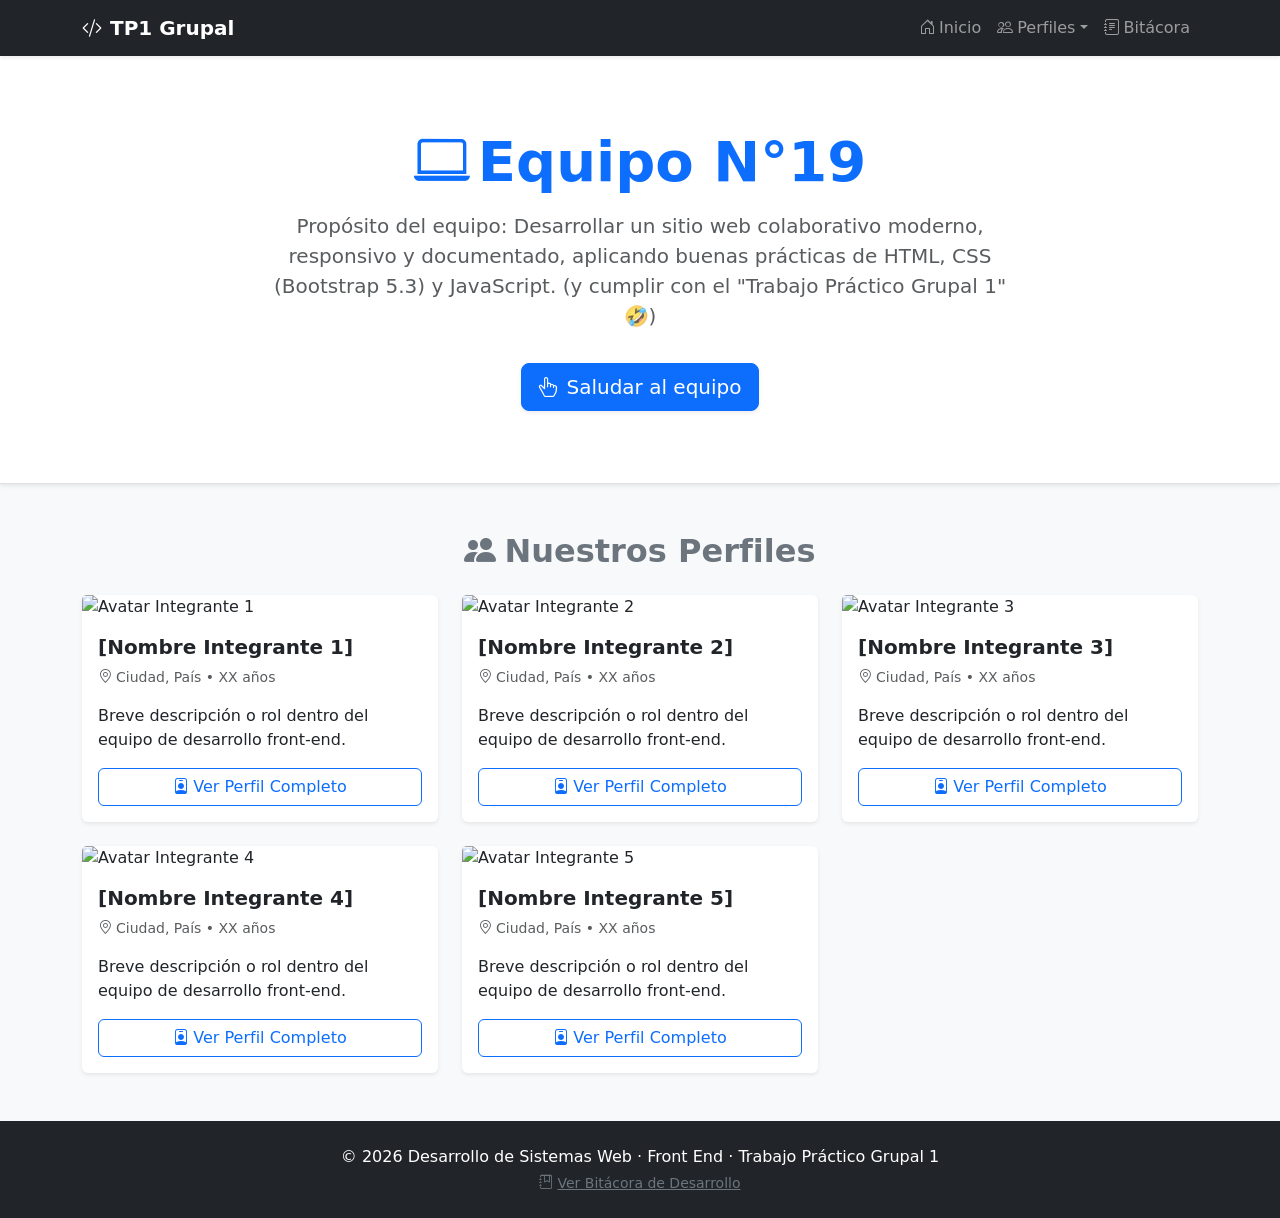
==== index.html @ aeaf310d "init commit con las bases plteadas segun lo comentado en grupo, proximo paso division de responsabil" ====
﻿<!doctype html>
<html lang="es">
  <head>
    <meta charset="utf-8" />
    <meta name="viewport" content="width=device-width, initial-scale=1" />
    <title>
      TP1 Grupal - Desarrollo Web Front-End con Bootstrap 5 | Portada
    </title>
    <meta
      name="description"
      content="Página principal del Trabajo Práctico Grupal 1 de Desarrollo de Sistemas Web Front-End. Conoce a nuestro equipo y el propósito del proyecto, construido con Bootstrap 5.3 y JavaScript."
    />
    <meta
      name="keywords"
      content="desarrollo web, front-end, HTML, CSS, JavaScript, Bootstrap 5, TP1, proyecto grupal, equipo de desarrollo, OpenProject"
    />
    <!-- Bootstrap 5.3 CSS -->
    <link
      href="https://cdn.jsdelivr.net/npm/bootstrap@5.3.8/dist/css/bootstrap.min.css"
      rel="stylesheet"
      integrity="sha384-sRIl4kxILFvY47J16cr9ZwB07vP4J8+LH7qKQnuqkuIAvNWLzeN8tE5YBujZqJLB"
      crossorigin="anonymous"
    />
    <!-- Bootstrap Icons CDN -->
    <link
      rel="stylesheet"
      href="https://cdn.jsdelivr.net/npm/bootstrap-icons@1.13.1/font/bootstrap-icons.min.css"
    />
  </head>
  <body class="bg-light text-dark">
    <general-navbar></general-navbar>

    <!-- Header / Portada Principal -->
    <header class="py-5 bg-white border-bottom mb-4 shadow-sm">
      <div class="container text-center py-4">
        <h1 class="display-4 fw-bold text-primary mb-3">
          <i class="bi bi-laptop me-2"></i>Equipo N°19
        </h1>
        <div class="row justify-content-center">
          <div class="col-lg-8">
            <p class="lead text-muted">
              Propósito del equipo: Desarrollar un sitio web colaborativo
              moderno, responsivo y documentado, aplicando buenas prácticas de
              HTML, CSS (Bootstrap 5.3) y JavaScript. (y cumplir con el "Trabajo
              Práctico Grupal 1" 🤣)
            </p>
          </div>
        </div>
        <button
          id="welcomeAlertBtn"
          class="btn btn-primary btn-lg mt-3 shadow-sm"
        >
          <i class="bi bi-hand-index-thumb me-2"></i>Saludar al equipo
        </button>
      </div>
    </header>

    <!-- Listado de Integrantes -->
    <main class="container my-5">
      <h2 class="text-center mb-4 fw-bold text-secondary">
        <i class="bi bi-people-fill me-2"></i>Nuestros Perfiles
      </h2>
      <div class="row row-cols-1 row-cols-md-2 row-cols-lg-3 g-4">
        <!-- Integrante 1 -->
        <div class="col">
          <div class="card shadow-sm border-0 h-100">
            <img
              src="https://via.placeholder.com/400x300?text=Avatar+1"
              class="card-img-top"
              alt="Avatar Integrante 1"
            />
            <div class="card-body d-flex flex-column">
              <h5 class="card-title fw-bold text-dark">
                [Nombre Integrante 1]
              </h5>
              <p class="card-text text-muted small">
                <i class="bi bi-geo-alt me-1"></i>Ciudad, País • XX años
              </p>
              <p class="card-text">
                Breve descripción o rol dentro del equipo de desarrollo
                front-end.
              </p>
              <a href="member1.html" class="btn btn-outline-primary mt-auto"
                ><i class="bi bi-person-badge me-1"></i>Ver Perfil Completo</a
              >
            </div>
          </div>
        </div>
        <!-- Integrante 2 -->
        <div class="col">
          <div class="card shadow-sm border-0 h-100">
            <img
              src="https://via.placeholder.com/400x300?text=Avatar+2"
              class="card-img-top"
              alt="Avatar Integrante 2"
            />
            <div class="card-body d-flex flex-column">
              <h5 class="card-title fw-bold text-dark">
                [Nombre Integrante 2]
              </h5>
              <p class="card-text text-muted small">
                <i class="bi bi-geo-alt me-1"></i>Ciudad, País • XX años
              </p>
              <p class="card-text">
                Breve descripción o rol dentro del equipo de desarrollo
                front-end.
              </p>
              <a href="member2.html" class="btn btn-outline-primary mt-auto"
                ><i class="bi bi-person-badge me-1"></i>Ver Perfil Completo</a
              >
            </div>
          </div>
        </div>
        <!-- Integrante 3 -->
        <div class="col">
          <div class="card shadow-sm border-0 h-100">
            <img
              src="https://via.placeholder.com/400x300?text=Avatar+3"
              class="card-img-top"
              alt="Avatar Integrante 3"
            />
            <div class="card-body d-flex flex-column">
              <h5 class="card-title fw-bold text-dark">
                [Nombre Integrante 3]
              </h5>
              <p class="card-text text-muted small">
                <i class="bi bi-geo-alt me-1"></i>Ciudad, País • XX años
              </p>
              <p class="card-text">
                Breve descripción o rol dentro del equipo de desarrollo
                front-end.
              </p>
              <a href="member3.html" class="btn btn-outline-primary mt-auto"
                ><i class="bi bi-person-badge me-1"></i>Ver Perfil Completo</a
              >
            </div>
          </div>
        </div>
        <!-- Integrante 4 -->
        <div class="col">
          <div class="card shadow-sm border-0 h-100">
            <img
              src="https://via.placeholder.com/400x300?text=Avatar+4"
              class="card-img-top"
              alt="Avatar Integrante 4"
            />
            <div class="card-body d-flex flex-column">
              <h5 class="card-title fw-bold text-dark">
                [Nombre Integrante 4]
              </h5>
              <p class="card-text text-muted small">
                <i class="bi bi-geo-alt me-1"></i>Ciudad, País • XX años
              </p>
              <p class="card-text">
                Breve descripción o rol dentro del equipo de desarrollo
                front-end.
              </p>
              <a href="member4.html" class="btn btn-outline-primary mt-auto"
                ><i class="bi bi-person-badge me-1"></i>Ver Perfil Completo</a
              >
            </div>
          </div>
        </div>
        <!-- Integrante 5 -->
        <div class="col">
          <div class="card shadow-sm border-0 h-100">
            <img
              src="https://via.placeholder.com/400x300?text=Avatar+5"
              class="card-img-top"
              alt="Avatar Integrante 5"
            />
            <div class="card-body d-flex flex-column">
              <h5 class="card-title fw-bold text-dark">
                [Nombre Integrante 5]
              </h5>
              <p class="card-text text-muted small">
                <i class="bi bi-geo-alt me-1"></i>Ciudad, País • XX años
              </p>
              <p class="card-text">
                Breve descripción o rol dentro del equipo de desarrollo
                front-end.
              </p>
              <a href="member5.html" class="btn btn-outline-primary mt-auto"
                ><i class="bi bi-person-badge me-1"></i>Ver Perfil Completo</a
              >
            </div>
          </div>
        </div>
      </div>
    </main>

    <!-- Footer -->
    <footer class="text-center py-4 mt-5 bg-dark text-white">
      <div class="container">
        <p class="mb-1">
          &copy; 2026 Desarrollo de Sistemas Web · Front End · Trabajo Práctico
          Grupal 1
        </p>
        <p class="small text-muted mb-0">
          <a
            href="bitacora.html"
            class="text-secondary text-decoration-underline"
            ><i class="bi bi-journal-bookmark me-1"></i>Ver Bitácora de
            Desarrollo</a
          >
        </p>
      </div>
    </footer>

    <!-- Bootstrap JS Bundle -->
    <script
      src="https://cdn.jsdelivr.net/npm/bootstrap@5.3.8/dist/js/bootstrap.bundle.min.js"
      integrity="sha384-FKyoEForCGlyvwx9Hj09JcYn3nv7wiPVlz7YYwJrWVcXK/BmnVDxM+D2scQbITxI"
      crossorigin="anonymous"
    ></script>
    <script type="module" src="js/components/general-navbar.js"></script>
<script src="js/main.js"></script>
  </body>
</html>
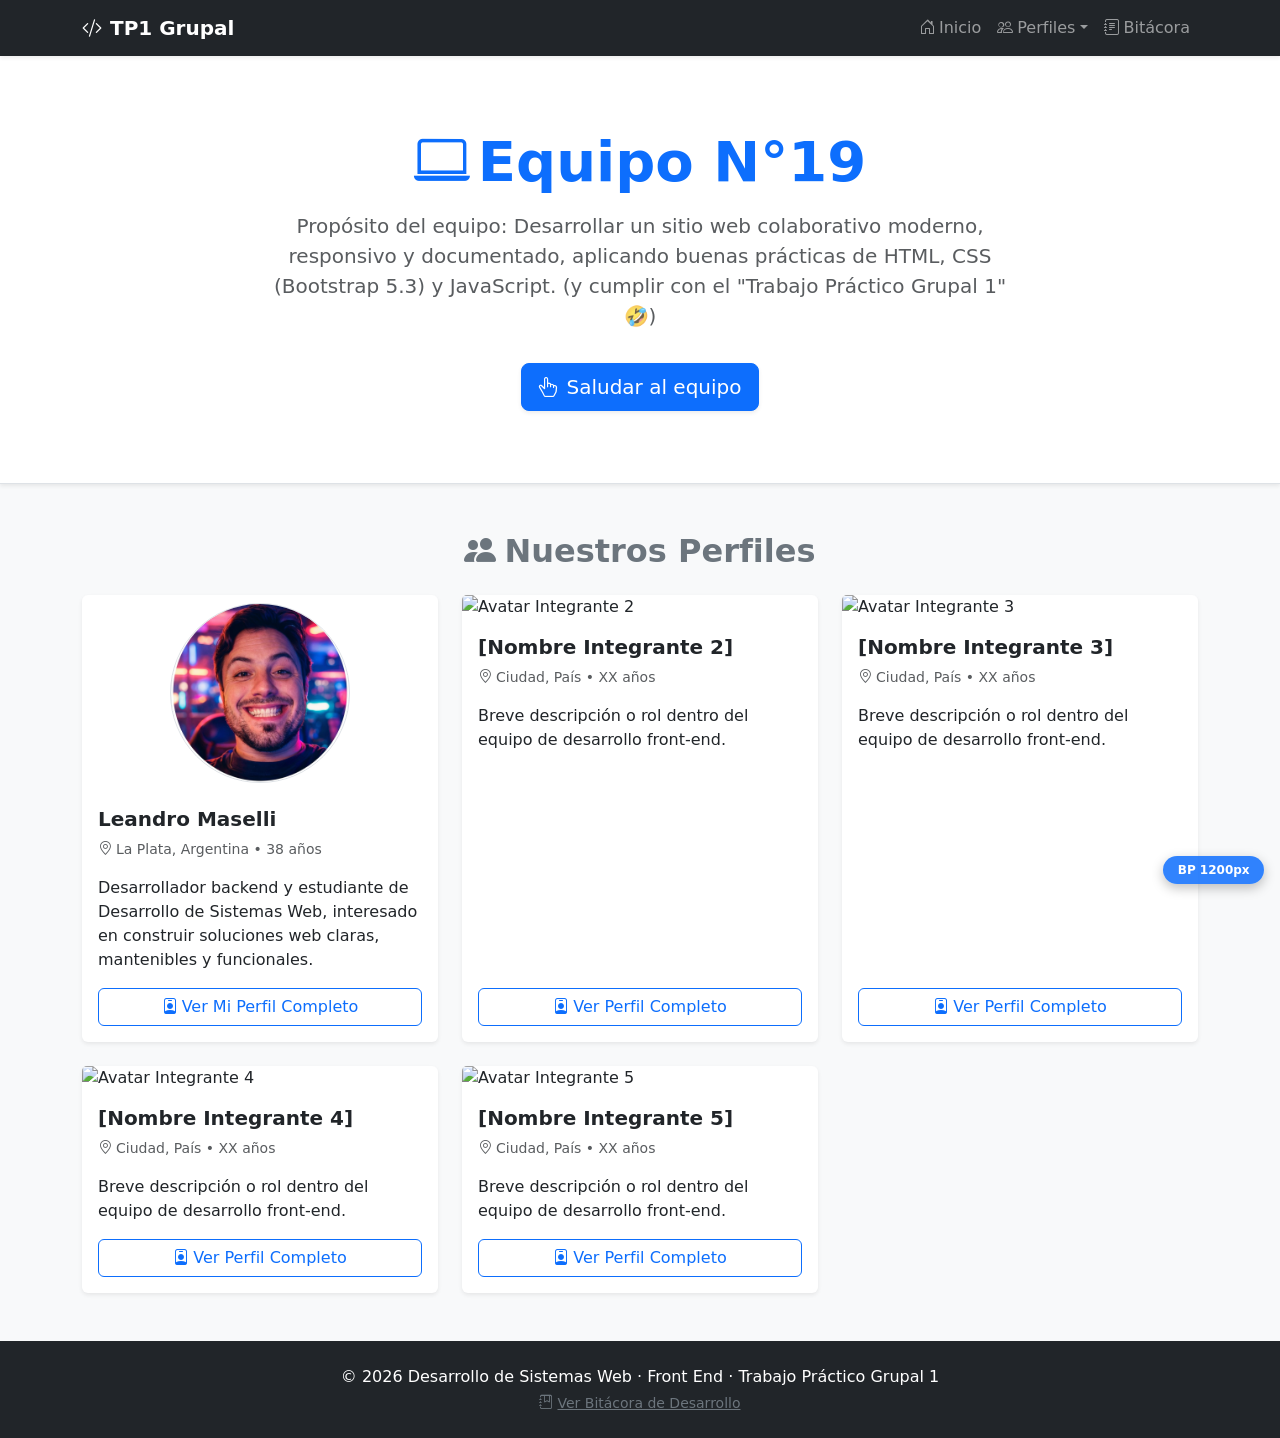
==== commit 3697c776: "actualizado perfil persona,, tema de brakpoints, uso de figure en imagenes, agregado de datos y actu" ====
--- a/index.html
+++ b/index.html
@@ -26,6 +26,7 @@
       rel="stylesheet"
       href="https://cdn.jsdelivr.net/npm/bootstrap-icons@1.13.1/font/bootstrap-icons.min.css"
     />
+    <link href="css/style.css" rel="stylesheet" />
   </head>
   <body class="bg-light text-dark">
     <general-navbar></general-navbar>
@@ -64,24 +65,31 @@
         <!-- Integrante 1 -->
         <div class="col">
           <div class="card shadow-sm border-0 h-100">
-            <img
-              src="https://via.placeholder.com/400x300?text=Avatar+1"
-              class="card-img-top"
-              alt="Avatar Integrante 1"
-            />
-            <div class="card-body d-flex flex-column">
-              <h5 class="card-title fw-bold text-dark">
-                [Nombre Integrante 1]
-              </h5>
-              <p class="card-text text-muted small">
-                <i class="bi bi-geo-alt me-1"></i>Ciudad, País • XX años
-              </p>
-              <p class="card-text">
-                Breve descripción o rol dentro del equipo de desarrollo
-                front-end.
+            <figure class="text-center text-lg-end m-2">
+              <div
+                class="profile-coin mx-auto ms-lg-auto rounded-circle border overflow-hidden bg-body-tertiary"
+                style="width: 180px; height: 180px"
+              >
+                <img
+                  src="./img/yo_para_gmail.png"
+                  alt="Profile: Leandro Maselli"
+                  class="w-100 h-100 object-fit-cover"
+                />
+              </div>
+            </figure>
+            <div class="card-body d-flex flex-column">
+              <h5 class="card-title fw-bold text-dark">Leandro Maselli</h5>
+              <p class="card-text text-muted small">
+                <i class="bi bi-geo-alt me-1"></i>La Plata, Argentina • 38 años
+              </p>
+              <p class="card-text">
+                Desarrollador backend y estudiante de Desarrollo de Sistemas
+                Web, interesado en construir soluciones web claras, mantenibles
+                y funcionales.
               </p>
               <a href="member1.html" class="btn btn-outline-primary mt-auto"
-                ><i class="bi bi-person-badge me-1"></i>Ver Perfil Completo</a
+                ><i class="bi bi-person-badge me-1"></i>Ver Mi Perfil
+                Completo</a
               >
             </div>
           </div>
@@ -214,6 +222,6 @@
       crossorigin="anonymous"
     ></script>
     <script type="module" src="js/components/general-navbar.js"></script>
-<script src="js/main.js"></script>
+    <script src="js/main.js"></script>
   </body>
 </html>
--- a/css/style.css
+++ b/css/style.css
@@ -0,0 +1,69 @@
+﻿/* ============================================================
+   Estilos mínimos TP1: Uso exclusivo de Bootstrap 5.3 y sus
+   clases/colores utilitarios.
+
+   Breakpoints responsivos del proyecto definidos a nivel CSS.
+   Bootstrap maneja el grid y "lo responsivo"; aquí dejamos
+   declarados y documentados los umbrales propios de la app y
+   un indicador visual (debug) que muestra el breakpoint activo.
+   ============================================================ */
+
+/* Definición declarativa de los breakpoints de la aplicación */
+:root {
+  --bp-small: 400px; /* Móviles / phablets  */
+  --bp-medium: 900px; /* Tablets / notebooks */
+  --bp-large: 1200px; /* Desktop / escritorio */
+}
+
+/* ------------------------------------------------------------
+ * Indicador visual de breakpoint activo (debug / validación).
+ * Fijo en una esquina, muestra SOLO los 3 breakpoints propios:
+ *   400px  → .bp-400
+ *   900px  → .bp-900
+ *   1200px → .bp-1200
+ * Por debajo de 400px el indicador permanece oculto.
+ * ---------------------------------------------------------- */
+.breakpoint-indicator {
+  position: fixed;
+  right: 1rem;
+  bottom: 1rem;
+  z-index: 1080;
+  display: inline-flex;
+  align-items: center;
+  gap: 0.4rem;
+  padding: 0.5rem 0.9rem;
+  border-radius: 2rem;
+  font-size: 0.75rem;
+  font-weight: 600;
+  line-height: 1;
+  color: #fff;
+  background-color: rgba(13, 110, 253, 0.85); /* primary */
+  box-shadow: 0 0.25rem 0.75rem rgba(0, 0, 0, 0.25);
+  pointer-events: none; /* no interfiere con el contenido */
+  user-select: none;
+}
+
+.breakpoint-indicator span {
+  display: none; /* cada span se activa solo en su rango */
+}
+
+/* Breakpoint LARGE ≥ 1200px (escritorio) → mostrar "1200px" */
+@media (min-width: 1200px) {
+  .breakpoint-indicator .bp-1200 {
+    display: inline-flex;
+  }
+}
+
+/* Breakpoint MEDIUM ≥ 900px y < 1200px (tablet / notebook) → "900px" */
+@media (min-width: 900px) and (max-width: 1199.98px) {
+  .breakpoint-indicator .bp-900 {
+    display: inline-flex;
+  }
+}
+
+/* Breakpoint SMALL ≥ 400px y < 900px (móvil / phablet) → "400px" */
+@media (min-width: 400px) and (max-width: 899.98px) {
+  .breakpoint-indicator .bp-400 {
+    display: inline-flex;
+  }
+}
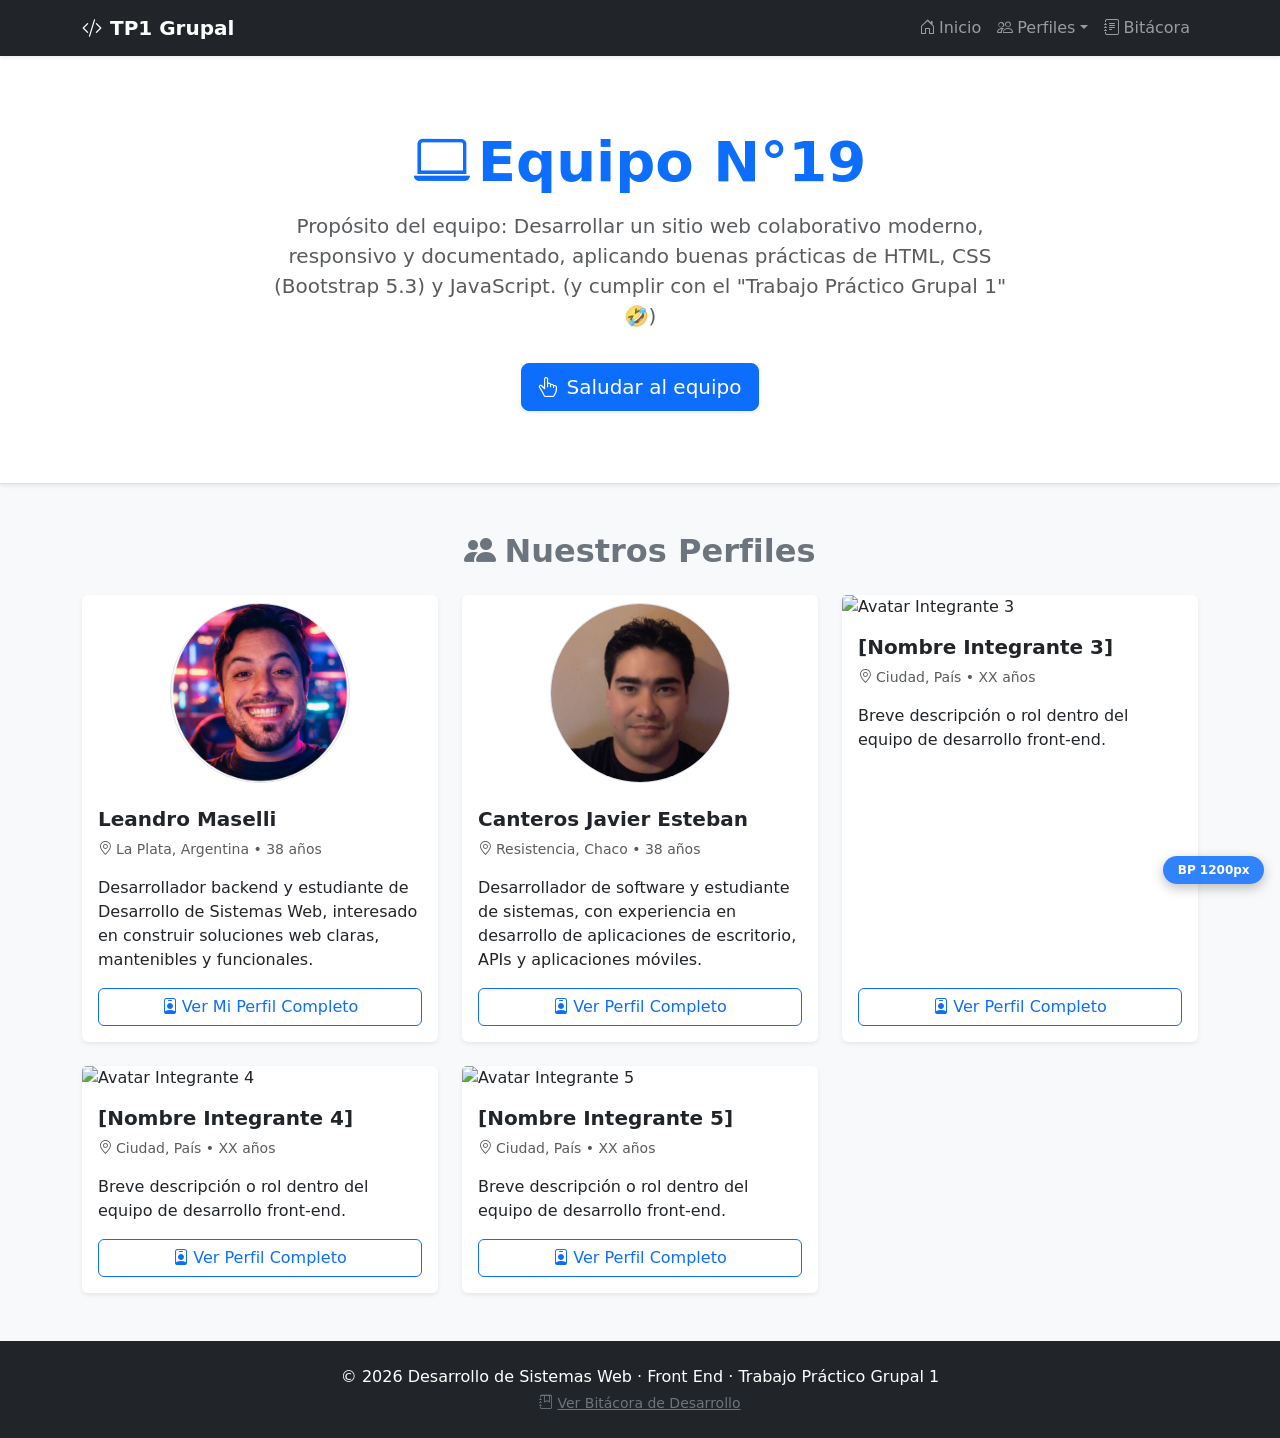
==== commit de980b45: "30-08-26 version completa de perfil y bitacora" ====
--- a/index.html
+++ b/index.html
@@ -97,21 +97,28 @@
         <!-- Integrante 2 -->
         <div class="col">
           <div class="card shadow-sm border-0 h-100">
-            <img
-              src="https://via.placeholder.com/400x300?text=Avatar+2"
-              class="card-img-top"
-              alt="Avatar Integrante 2"
-            />
-            <div class="card-body d-flex flex-column">
-              <h5 class="card-title fw-bold text-dark">
-                [Nombre Integrante 2]
-              </h5>
-              <p class="card-text text-muted small">
-                <i class="bi bi-geo-alt me-1"></i>Ciudad, País • XX años
-              </p>
-              <p class="card-text">
-                Breve descripción o rol dentro del equipo de desarrollo
-                front-end.
+            <figure class="text-center text-lg-end m-2">
+              <div
+                class="profile-coin mx-auto ms-lg-auto rounded-circle border overflow-hidden bg-body-tertiary"
+                style="width: 180px; height: 180px"
+              >
+                <img
+                  src="./img/javi logo .jpg"
+                  alt="Profile: Leandro Maselli"
+                  class="w-100 h-100 object-fit-cover"
+                />
+              </div>
+            </figure>
+            <div class="card-body d-flex flex-column">
+              <h5 class="card-title fw-bold text-dark">
+                Canteros Javier Esteban
+              </h5>
+              <p class="card-text text-muted small">
+                <i class="bi bi-geo-alt me-1"></i>Resistencia, Chaco • 38 años
+              </p>
+              <p class="card-text">
+                Desarrollador de software y estudiante de sistemas, con experiencia en desarrollo de aplicaciones de escritorio,
+                APIs y aplicaciones móviles.
               </p>
               <a href="member2.html" class="btn btn-outline-primary mt-auto"
                 ><i class="bi bi-person-badge me-1"></i>Ver Perfil Completo</a
